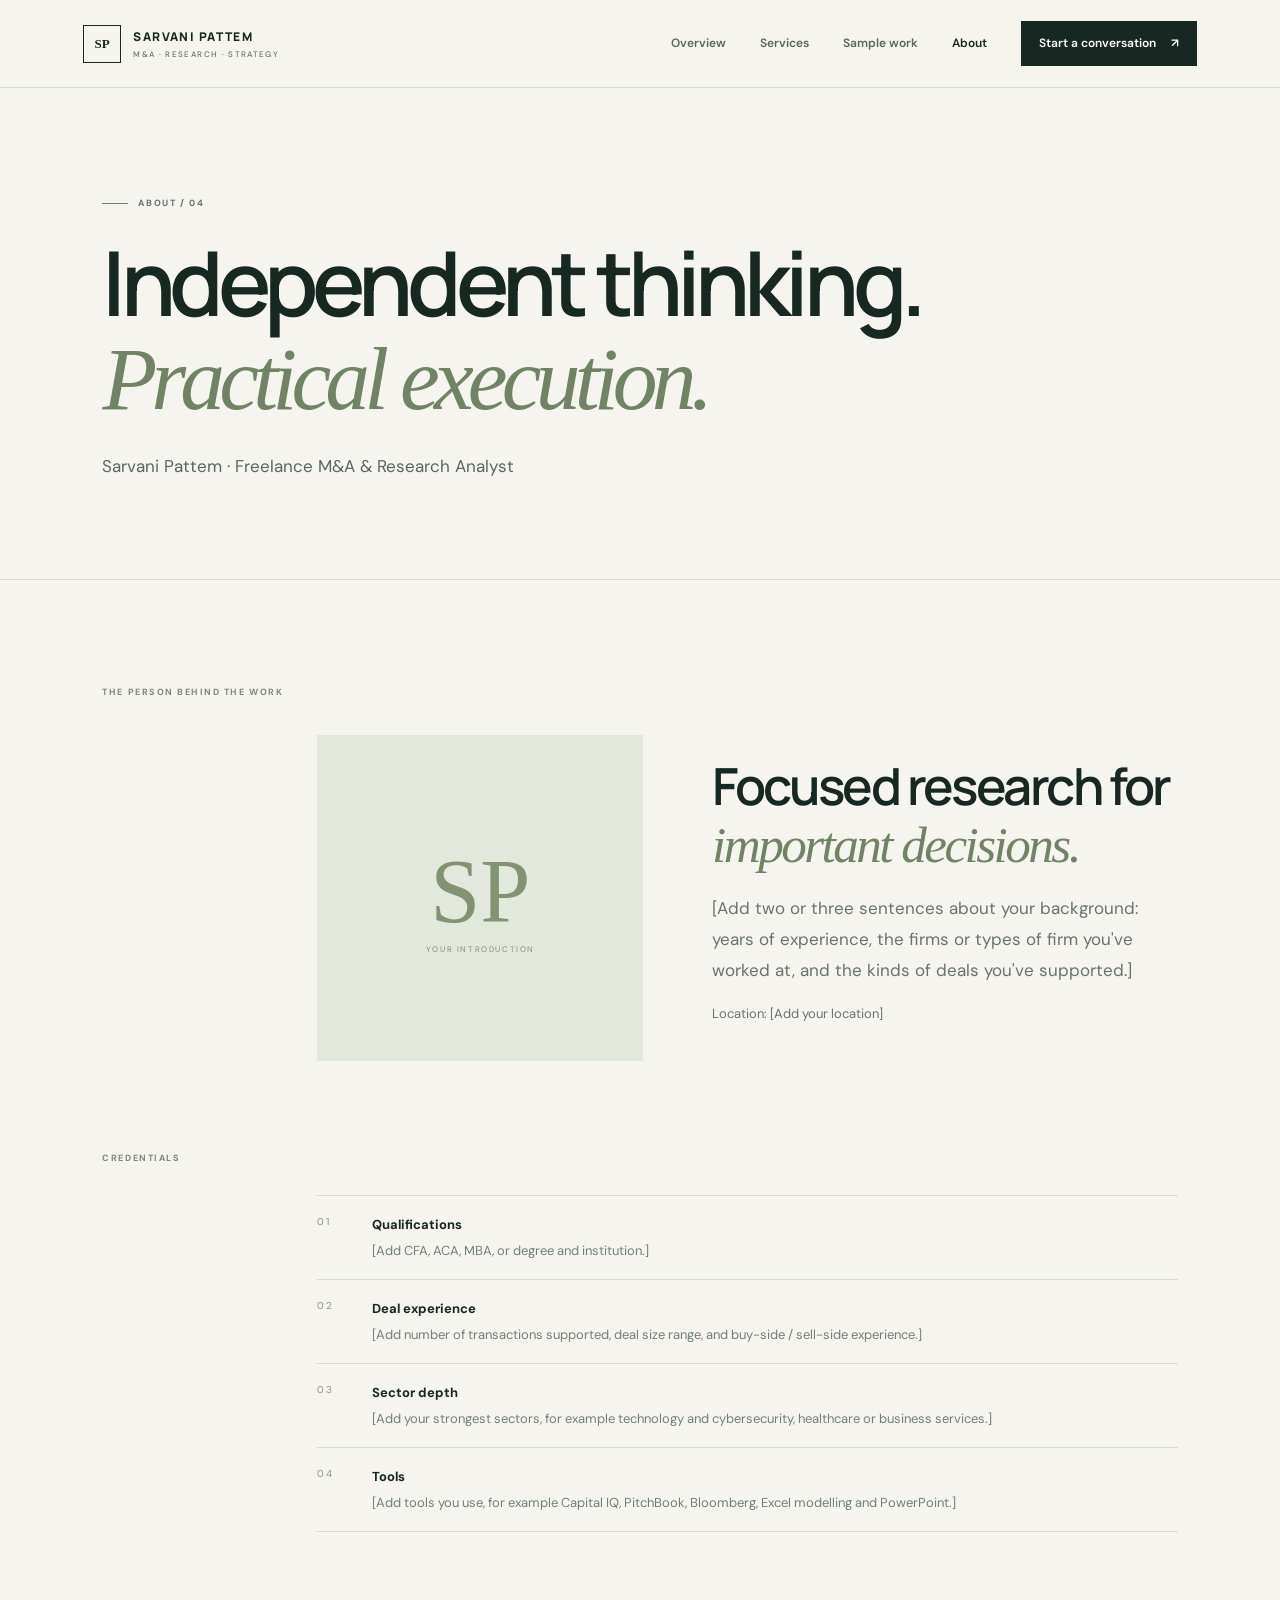
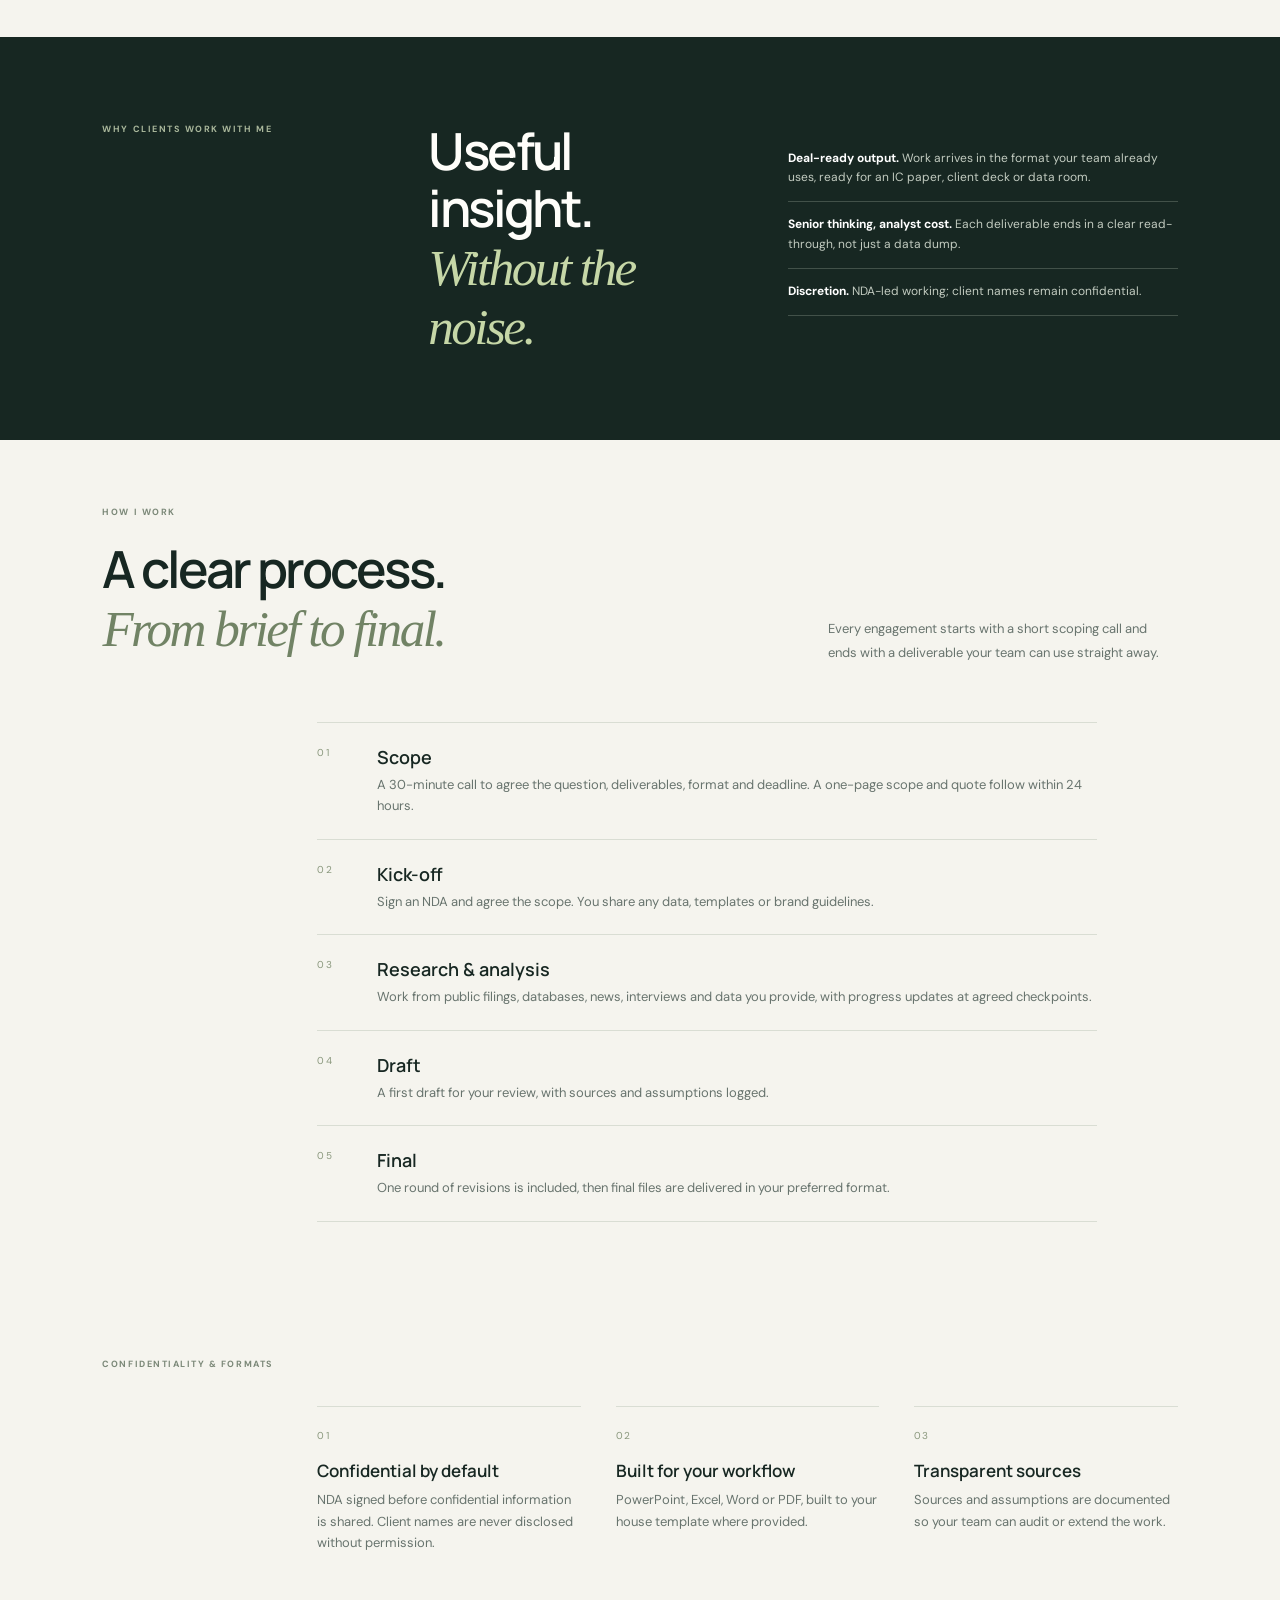
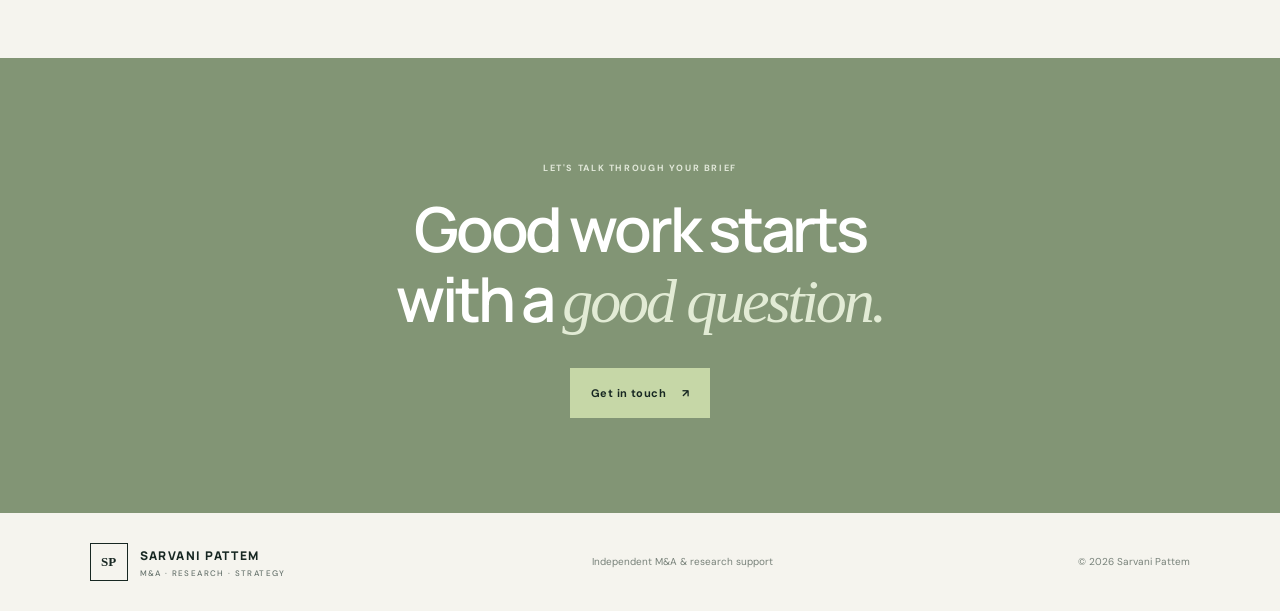
==== about.html @ 2f18e705 "new" ====
<!doctype html>
<html lang="en"><head><meta charset="utf-8"><meta name="viewport" content="width=device-width, initial-scale=1"><meta name="description" content="About Sarvani Pattem, freelance M&A and research analyst."><title>About | Sarvani Pattem</title><link rel="preconnect" href="https://fonts.googleapis.com"><link rel="preconnect" href="https://fonts.gstatic.com" crossorigin><link href="https://fonts.googleapis.com/css2?family=DM+Sans:wght@400;500;600;700&family=Manrope:wght@400;500;600;700;800&display=swap" rel="stylesheet"><link rel="stylesheet" href="styles.css"><script defer src="script.js"></script></head>
<body><header class="site-header"><a class="brand" href="index.html"><span class="brand-mark">SP</span><span>SARVANI PATTEM<small>M&A · RESEARCH · STRATEGY</small></span></a><button class="menu-toggle" aria-label="Toggle navigation" aria-expanded="false">☰</button><nav class="nav"><a href="index.html">Overview</a><a href="services.html">Services</a><a href="work.html">Sample work</a><a class="active" href="about.html">About</a><a class="nav-cta" href="contact.html">Start a conversation <span>↗</span></a></nav></header>
<main><section class="page-hero"><p class="eyebrow"><span class="eyebrow-line"></span> ABOUT / 04</p><h1>Independent thinking.<br><em>Practical execution.</em></h1><p class="hero-lede">Sarvani Pattem · Freelance M&A & Research Analyst</p></section>
<section class="section about-layout"><div class="section-label">THE PERSON BEHIND THE WORK</div><div class="about-main"><div class="about-placeholder"><span>SP</span><small>YOUR INTRODUCTION</small></div><div><h2>Focused research for<br><em>important decisions.</em></h2><p class="body-large">[Add two or three sentences about your background: years of experience, the firms or types of firm you've worked at, and the kinds of deals you've supported.]</p><p class="muted">Location: [Add your location]</p></div></div></section>
<section class="section credentials"><div class="section-label">CREDENTIALS</div><div class="credential-list"><div><span>01</span><p><b>Qualifications</b>[Add CFA, ACA, MBA, or degree and institution.]</p></div><div><span>02</span><p><b>Deal experience</b>[Add number of transactions supported, deal size range, and buy-side / sell-side experience.]</p></div><div><span>03</span><p><b>Sector depth</b>[Add your strongest sectors, for example technology and cybersecurity, healthcare or business services.]</p></div><div><span>04</span><p><b>Tools</b>[Add tools you use, for example Capital IQ, PitchBook, Bloomberg, Excel modelling and PowerPoint.]</p></div></div></section>
<section class="dark-band"><div class="section-label">WHY CLIENTS WORK WITH ME</div><div class="dark-band-content"><h2>Useful insight.<br><em>Without the noise.</em></h2><div class="value-points"><p><b>Deal-ready output.</b> Work arrives in the format your team already uses, ready for an IC paper, client deck or data room.</p><p><b>Senior thinking, analyst cost.</b> Each deliverable ends in a clear read-through, not just a data dump.</p><p><b>Discretion.</b> NDA-led working; client names remain confidential.</p></div></div></section>
<section class="section working"><div class="section-label">HOW I WORK</div><div class="section-heading"><h2>A clear process.<br><em>From brief to final.</em></h2><p class="muted">Every engagement starts with a short scoping call and ends with a deliverable your team can use straight away.</p></div><div class="process-list"><div><span>01</span><div><h3>Scope</h3><p>A 30-minute call to agree the question, deliverables, format and deadline. A one-page scope and quote follow within 24 hours.</p></div></div><div><span>02</span><div><h3>Kick-off</h3><p>Sign an NDA and agree the scope. You share any data, templates or brand guidelines.</p></div></div><div><span>03</span><div><h3>Research & analysis</h3><p>Work from public filings, databases, news, interviews and data you provide, with progress updates at agreed checkpoints.</p></div></div><div><span>04</span><div><h3>Draft</h3><p>A first draft for your review, with sources and assumptions logged.</p></div></div><div><span>05</span><div><h3>Final</h3><p>One round of revisions is included, then final files are delivered in your preferred format.</p></div></div></div></section>
<section class="section formats"><div class="section-label">CONFIDENTIALITY & FORMATS</div><div class="format-grid"><div><span>01</span><h3>Confidential by default</h3><p>NDA signed before confidential information is shared. Client names are never disclosed without permission.</p></div><div><span>02</span><h3>Built for your workflow</h3><p>PowerPoint, Excel, Word or PDF, built to your house template where provided.</p></div><div><span>03</span><h3>Transparent sources</h3><p>Sources and assumptions are documented so your team can audit or extend the work.</p></div></div></section>
<section class="closing-cta"><p class="eyebrow">LET'S TALK THROUGH YOUR BRIEF</p><h2>Good work starts<br>with a <em>good question.</em></h2><a class="button button-light" href="contact.html">Get in touch <span>↗</span></a></section></main>
<footer class="footer"><a class="brand brand-footer" href="index.html"><span class="brand-mark">SP</span><span>SARVANI PATTEM<small>M&A · RESEARCH · STRATEGY</small></span></a><span>Independent M&A & research support</span><span>© <span class="year"></span> Sarvani Pattem</span></footer></body></html>
---- styles.css ----
:root{--ink:#172722;--muted:#68746e;--paper:#f5f4ee;--white:#fffefa;--green:#c6d7a7;--line:#d9ddd3;--dark:#172722;--serif:Georgia,'Times New Roman',serif;--sans:'DM Sans',Arial,sans-serif;--display:'Manrope','DM Sans',sans-serif}*{box-sizing:border-box}html{scroll-behavior:smooth}body{margin:0;background:var(--paper);color:var(--ink);font-family:var(--sans);font-size:15px;line-height:1.65}a{color:inherit;text-decoration:none}.site-header{height:88px;padding:0 6.5%;display:flex;align-items:center;justify-content:space-between;border-bottom:1px solid var(--line);background:rgba(245,244,238,.96);position:relative;z-index:10}.brand{display:flex;align-items:center;gap:12px;font:800 12px var(--display);letter-spacing:.12em}.brand-mark{width:38px;height:38px;border:1px solid var(--ink);display:grid;place-items:center;font:700 13px var(--serif);letter-spacing:0}.brand small{display:block;font:500 8px var(--sans);letter-spacing:.17em;color:var(--muted);margin-top:4px}.nav{display:flex;align-items:center;gap:34px;font-size:12px;font-weight:600}.nav>a:not(.nav-cta){color:#59645e}.nav>a.active,.nav>a:hover{color:var(--ink)}.nav-cta{background:var(--ink);color:white;padding:13px 18px}.nav-cta span,.button span{padding-left:12px}.menu-toggle{display:none;background:none;border:0;font-size:23px;color:var(--ink)}.hero{min-height:610px;padding:90px 8% 78px;display:grid;grid-template-columns:1.1fr .9fr;align-items:center;gap:5%}.eyebrow{font:700 9px var(--sans);letter-spacing:.18em;color:#647169;display:flex;align-items:center;gap:10px}.eyebrow-line{width:26px;height:1px;background:#71806d}.hero h1,.page-hero h1{font:600 clamp(52px,6.4vw,88px)/1.04 var(--display);letter-spacing:-.065em;margin:26px 0}.hero h1 em,.page-hero h1 em,h2 em{font-family:var(--serif);font-weight:400;color:#718365}.hero-lede{font-size:17px;line-height:1.8;color:#59665f;max-width:590px}.hero-actions{display:flex;align-items:center;gap:30px;margin-top:34px}.button{display:inline-block;padding:16px 21px;font-size:11px;font-weight:700;letter-spacing:.04em}.button-dark{background:var(--ink);color:white}.button-light{background:var(--green);color:var(--ink)}.text-link{font-size:12px;font-weight:700;border-bottom:1px solid #9da99a;padding-bottom:7px}.text-link span{margin-left:10px}.hero-note{margin-top:54px;color:#778079;font-size:10px;letter-spacing:.06em}.note-dot{display:inline-block;width:6px;height:6px;background:#82976d;border-radius:50%;margin-right:9px}.hero-art{height:420px;position:relative;display:grid;place-items:center}.art-grid{position:absolute;inset:5% 0;background-image:linear-gradient(#dce0d6 1px,transparent 1px),linear-gradient(90deg,#dce0d6 1px,transparent 1px);background-size:36px 36px;opacity:.6}.art-card-main{position:relative;width:76%;height:78%;background:#e4e9dc;padding:30px;box-shadow:20px 20px 0 #d0d9c5;display:flex;flex-direction:column;justify-content:space-between}.card-kicker{font-size:9px;letter-spacing:.16em;color:#75816e}.art-chart{height:58%;display:flex;align-items:end;gap:12px;border-bottom:1px solid #9aa68f;padding:0 8px}.art-chart i{display:block;flex:1;background:#82966f;opacity:.8}.art-card-foot{display:flex;flex-direction:column;gap:4px}.art-card-foot strong{font:600 24px var(--serif)}.art-card-foot span{font-size:9px;color:#697468;letter-spacing:.08em}.art-stamp{position:absolute;right:0;top:8%;border:1px solid #8b987d;border-radius:50%;width:90px;height:90px;display:grid;place-items:center;text-align:center;font-size:8px;letter-spacing:.15em;transform:rotate(12deg);background:var(--paper)}.art-index{position:absolute;bottom:0;right:4%;font-size:10px;letter-spacing:.15em}.art-index span{color:#91a080}.trust-strip{padding:22px 7%;display:flex;justify-content:space-between;align-items:center;gap:20px;border-top:1px solid var(--line);border-bottom:1px solid var(--line);font-size:9px;letter-spacing:.12em;color:#67736a}.trust-strip>span{max-width:150px;line-height:1.5;color:#889187}.trust-strip div{font-weight:700}.section{padding:105px 8%}.section-label{font-size:9px;font-weight:700;letter-spacing:.17em;color:#7b8878}.intro-section{display:grid;grid-template-columns:.32fr 1fr;gap:8%}.intro-content h2,.section-heading h2,.about-main h2,.contact-layout h2{font:600 clamp(34px,4vw,52px)/1.12 var(--display);letter-spacing:-.05em;margin:0 0 20px}.body-large{font-size:17px;line-height:1.8;color:#68736c;max-width:630px}.audience-grid{display:grid;grid-template-columns:1fr 1fr;gap:35px 55px;margin-top:55px}.audience-grid article{border-top:1px solid var(--line);padding-top:17px}.audience-grid article>span,.credential-list>div>span,.process-list>div>span,.format-grid>div>span{font-size:10px;color:#89977c;letter-spacing:.12em}.audience-grid h3,.format-grid h3{font:600 17px var(--display);margin:12px 0 7px}.audience-grid p,.format-grid p{font-size:13px;color:var(--muted);margin:0}.dark-band{background:var(--dark);color:var(--white);padding:85px 8%;display:grid;grid-template-columns:.32fr 1fr;gap:8%}.dark-band .section-label{color:#a9b79b}.dark-band-content{display:flex;justify-content:space-between;gap:8%;align-items:center}.dark-band h2{font:600 clamp(34px,4vw,52px)/1.12 var(--display);letter-spacing:-.05em;margin:0}.dark-band h2 em{color:var(--green)}.value-points{max-width:390px}.value-points p{font-size:12px;color:#c2cbc0;border-bottom:1px solid #425149;padding:0 0 13px;margin:0 0 13px}.value-points b{color:white}.services-preview{padding-top:100px}.section-heading{display:flex;justify-content:space-between;align-items:end;gap:30px;margin:20px 0 45px}.section-heading .muted{max-width:350px}.service-list{border-top:1px solid var(--line)}.service-list a{display:grid;grid-template-columns:100px 1fr 30px;align-items:center;padding:22px 0;border-bottom:1px solid var(--line)}.service-list span{font-size:10px;color:#84917e}.service-list strong{font:600 17px var(--display)}.service-list i{font-style:normal}.closing-cta{background:#829575;color:white;text-align:center;padding:95px 20px}.closing-cta .eyebrow{justify-content:center;color:#e1e8d9}.closing-cta h2{font:600 clamp(38px,5vw,62px)/1.12 var(--display);letter-spacing:-.05em;margin:20px 0 32px}.closing-cta h2 em{color:#e2ebd5}.footer{padding:30px 7%;display:flex;justify-content:space-between;align-items:center;gap:20px;font-size:10px;color:#778179}.brand-footer{color:var(--ink)}.page-hero{padding:100px 8% 80px;border-bottom:1px solid var(--line)}.page-hero h1{font-size:clamp(54px,7vw,90px)}.page-hero .hero-lede{max-width:650px}.services-detail{padding-top:70px}.service-cards{display:grid;grid-template-columns:repeat(3,1fr);gap:14px;margin-top:30px}.service-card{padding:28px;background:var(--white);border:1px solid #e6e8df;min-height:300px;display:flex;flex-direction:column}.service-top,.work-meta{display:flex;justify-content:space-between;gap:10px;font-size:9px;letter-spacing:.12em;color:#829078}.service-card h2{font:600 22px/1.25 var(--display);letter-spacing:-.04em;margin:32px 0 12px}.service-card>p,.work-card>p{font-size:13px;color:#69756d}.use-case{margin-top:auto;padding-top:20px;border-top:1px solid var(--line);font-size:11px;color:#5e6b62}.use-case b,.work-output b{display:block;font-size:8px;letter-spacing:.15em;color:#8a987e;margin-bottom:7px}.turnaround{padding-top:30px}.turnaround-list{border-top:1px solid var(--line);margin-top:30px}.turnaround-list div{display:flex;justify-content:space-between;gap:20px;padding:18px 0;border-bottom:1px solid var(--line);font-size:13px}.turnaround-list b{font-size:12px}.fine-print,.disclaimer{font-size:10px;color:#7d877f;margin-top:18px}.work-section{padding-top:65px}.work-grid{display:grid;grid-template-columns:1fr 1fr;gap:15px;margin-top:30px}.work-card{background:var(--white);border:1px solid #e6e8df;padding:30px;min-height:300px;display:flex;flex-direction:column}.work-card h2{font:600 25px var(--display);letter-spacing:-.04em;margin:30px 0 5px}.work-tags{display:flex;gap:7px;flex-wrap:wrap;margin:12px 0 22px}.work-tags span{font-size:9px;padding:6px 9px;background:#edf0e8;color:#62705d}.work-output{margin-top:auto;padding-top:17px;border-top:1px solid var(--line);font-size:11px;color:#637066}.about-layout{padding-bottom:60px}.about-main{display:grid;grid-template-columns:.7fr 1fr;gap:8%;align-items:center;margin:35px 0 0 20%}.about-placeholder{aspect-ratio:1/1;background:#e2e8dc;display:flex;flex-direction:column;align-items:center;justify-content:center;color:#829374}.about-placeholder span{font:400 90px var(--serif)}.about-placeholder small{font-size:8px;letter-spacing:.2em}.credentials{padding-top:30px}.credential-list{margin:30px 0 0 20%;border-top:1px solid var(--line)}.credential-list>div{display:grid;grid-template-columns:55px 1fr;border-bottom:1px solid var(--line);padding:18px 0}.credential-list p{margin:0;color:#718078;font-size:13px}.credential-list b{display:block;color:var(--ink);margin-bottom:4px}.working{padding-top:65px}.process-list{max-width:780px;margin-left:20%;border-top:1px solid var(--line)}.process-list>div{display:grid;grid-template-columns:60px 1fr;padding:22px 0;border-bottom:1px solid var(--line)}.process-list h3{font:600 18px var(--display);margin:0 0 5px}.process-list p{font-size:13px;color:var(--muted);margin:0}.formats{padding-top:30px}.format-grid{display:grid;grid-template-columns:repeat(3,1fr);gap:35px;margin:35px 0 0 20%}.format-grid>div{border-top:1px solid var(--line);padding-top:15px}.contact-layout{display:grid;grid-template-columns:1fr .8fr;gap:12%;padding-top:70px}.contact-layout h2{margin-top:28px}.contact-detail{border-top:1px solid var(--line);padding:15px 0;display:flex;justify-content:space-between;gap:15px;font-size:11px}.contact-detail span{font-size:9px;letter-spacing:.13em;color:#87927f}.contact-detail b{font-weight:600}.contact-panel{background:var(--dark);color:white;padding:42px;align-self:start}.contact-panel .eyebrow{color:#b6c4a7}.contact-panel h3{font:600 31px/1.2 var(--display);letter-spacing:-.04em}.contact-panel p{font-size:13px;color:#c2cbc0}.contact-panel small{display:block;color:#9eaaa0;font-size:9px;margin-top:15px}.engagement{padding-top:35px}.pricing-grid{display:grid;grid-template-columns:repeat(3,1fr);gap:14px}.pricing-grid article{padding:25px;background:var(--white);border:1px solid #e6e8df;display:flex;flex-direction:column;min-height:270px}.pricing-grid article>span{font-size:8px;letter-spacing:.13em;color:#84917e}.pricing-grid h3{font:600 23px var(--display);margin:25px 0 8px}.pricing-grid p,.pricing-grid small{font-size:12px;color:var(--muted)}.pricing-grid b{margin-top:auto;font-size:13px}.pricing-grid small{margin-top:12px}.muted{color:var(--muted);font-size:13px;line-height:1.8;max-width:440px}
@media(max-width:900px){.nav{gap:16px}.hero{padding-left:6%;padding-right:6%}.trust-strip{flex-wrap:wrap}.trust-strip>span{flex-basis:100%}.intro-section,.dark-band{grid-template-columns:1fr;gap:25px}.dark-band-content{align-items:start}.service-cards{grid-template-columns:1fr 1fr}.about-main{margin-left:8%}.credential-list,.process-list{margin-left:8%}.format-grid{margin-left:8%}}
@media(max-width:650px){.site-header{height:72px;padding:0 5%}.menu-toggle{display:block}.nav{display:none;position:absolute;top:71px;left:0;right:0;background:var(--paper);padding:20px 6%;border-bottom:1px solid var(--line);flex-direction:column;align-items:stretch;gap:18px}.nav.open{display:flex}.nav-cta{text-align:center}.hero{grid-template-columns:1fr;padding:65px 7% 55px;gap:25px}.hero h1{font-size:56px}.hero-art{height:300px}.art-card-main{height:75%;width:75%;padding:20px}.art-stamp{width:72px;height:72px;font-size:7px}.trust-strip{padding:20px 7%;gap:14px}.trust-strip div{font-size:8px}.section,.page-hero{padding:70px 7%}.audience-grid,.work-grid,.service-cards,.pricing-grid,.format-grid{grid-template-columns:1fr}.dark-band{padding:65px 7%}.dark-band-content{display:block}.dark-band .value-points{margin-top:30px}.section-heading{display:block}.section-heading .text-link{display:inline-block;margin-top:15px}.service-list a{grid-template-columns:55px 1fr 20px}.service-list strong{font-size:14px}.footer{padding:25px 7%;flex-wrap:wrap}.footer>span:nth-child(2){display:none}.page-hero h1{font-size:55px}.about-main{grid-template-columns:1fr;margin-left:0}.about-placeholder{max-width:260px}.credential-list,.process-list,.format-grid{margin-left:0}.contact-layout{grid-template-columns:1fr;gap:35px;padding-top:55px}.contact-panel{padding:30px}.contact-detail{flex-direction:column;gap:4px}.turnaround-list div{font-size:11px}.turnaround-list b{text-align:right}.work-card{padding:24px}.closing-cta{padding:75px 7%}}
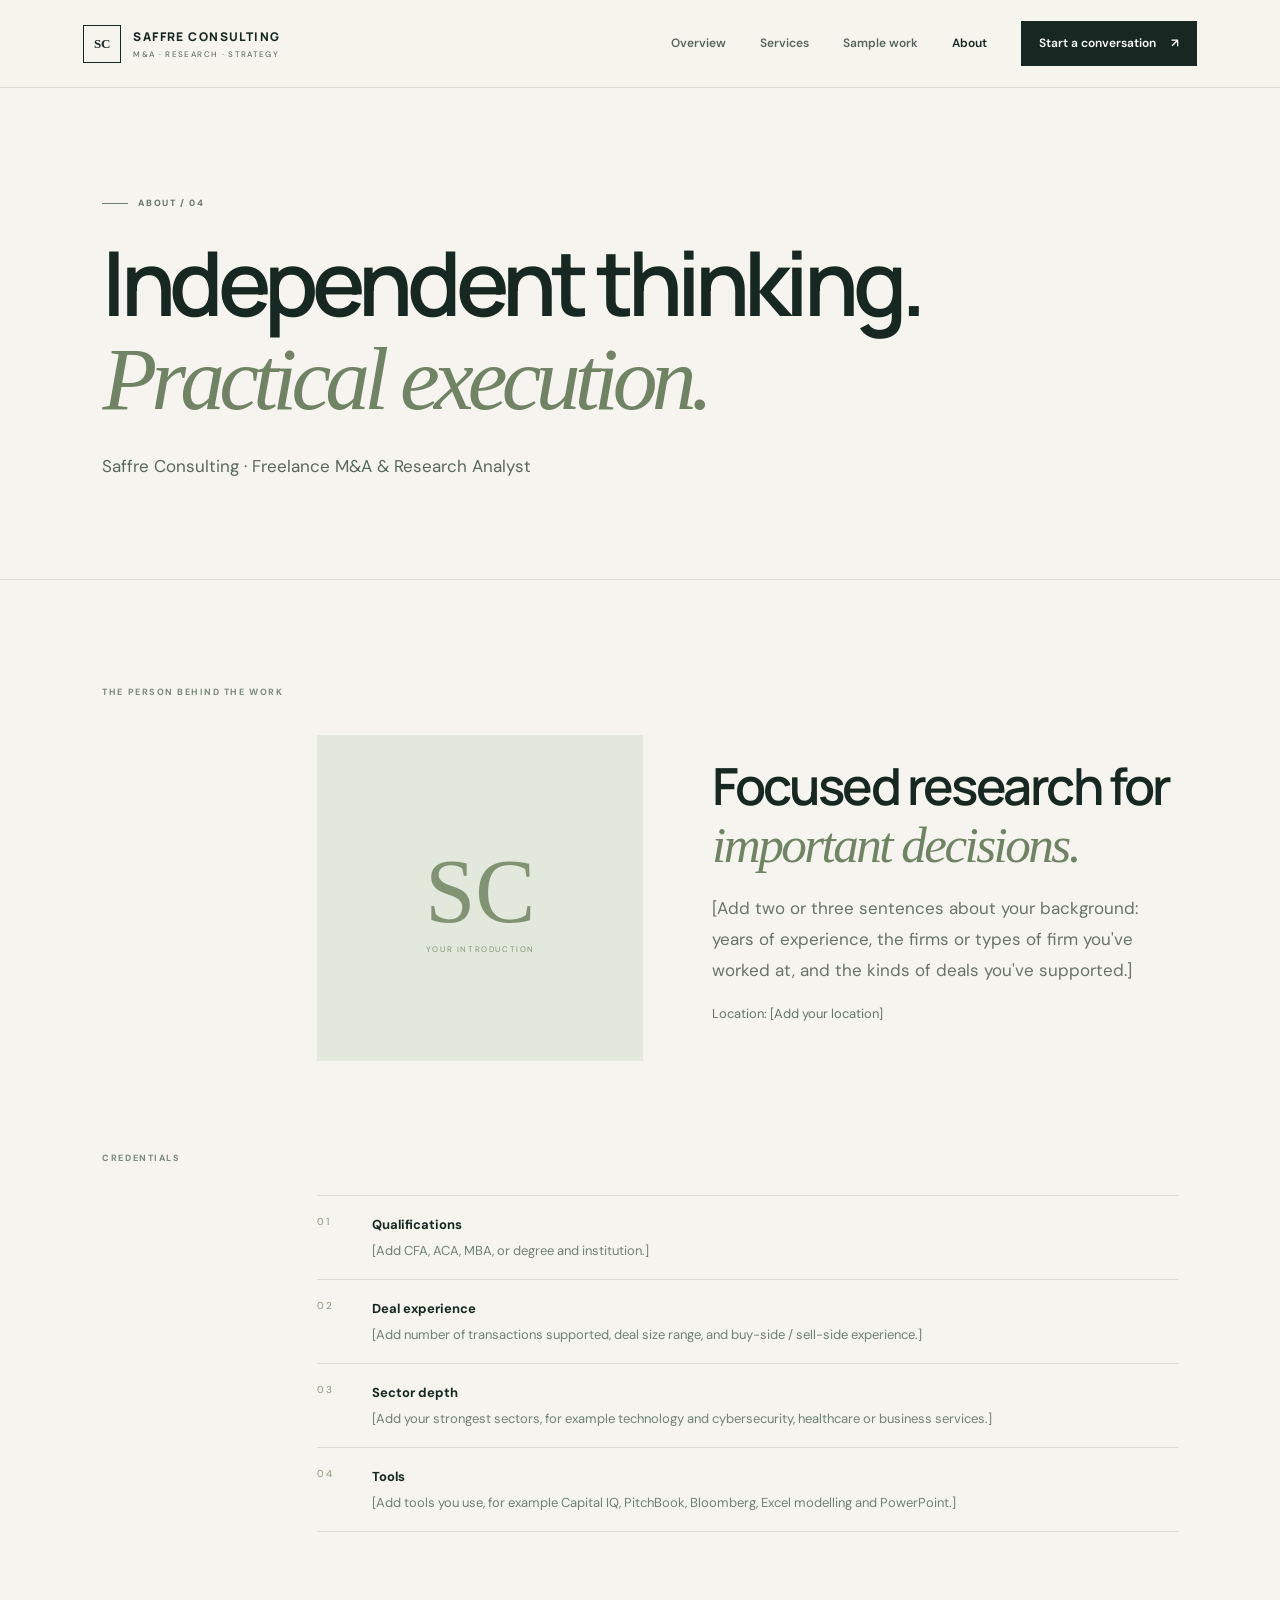
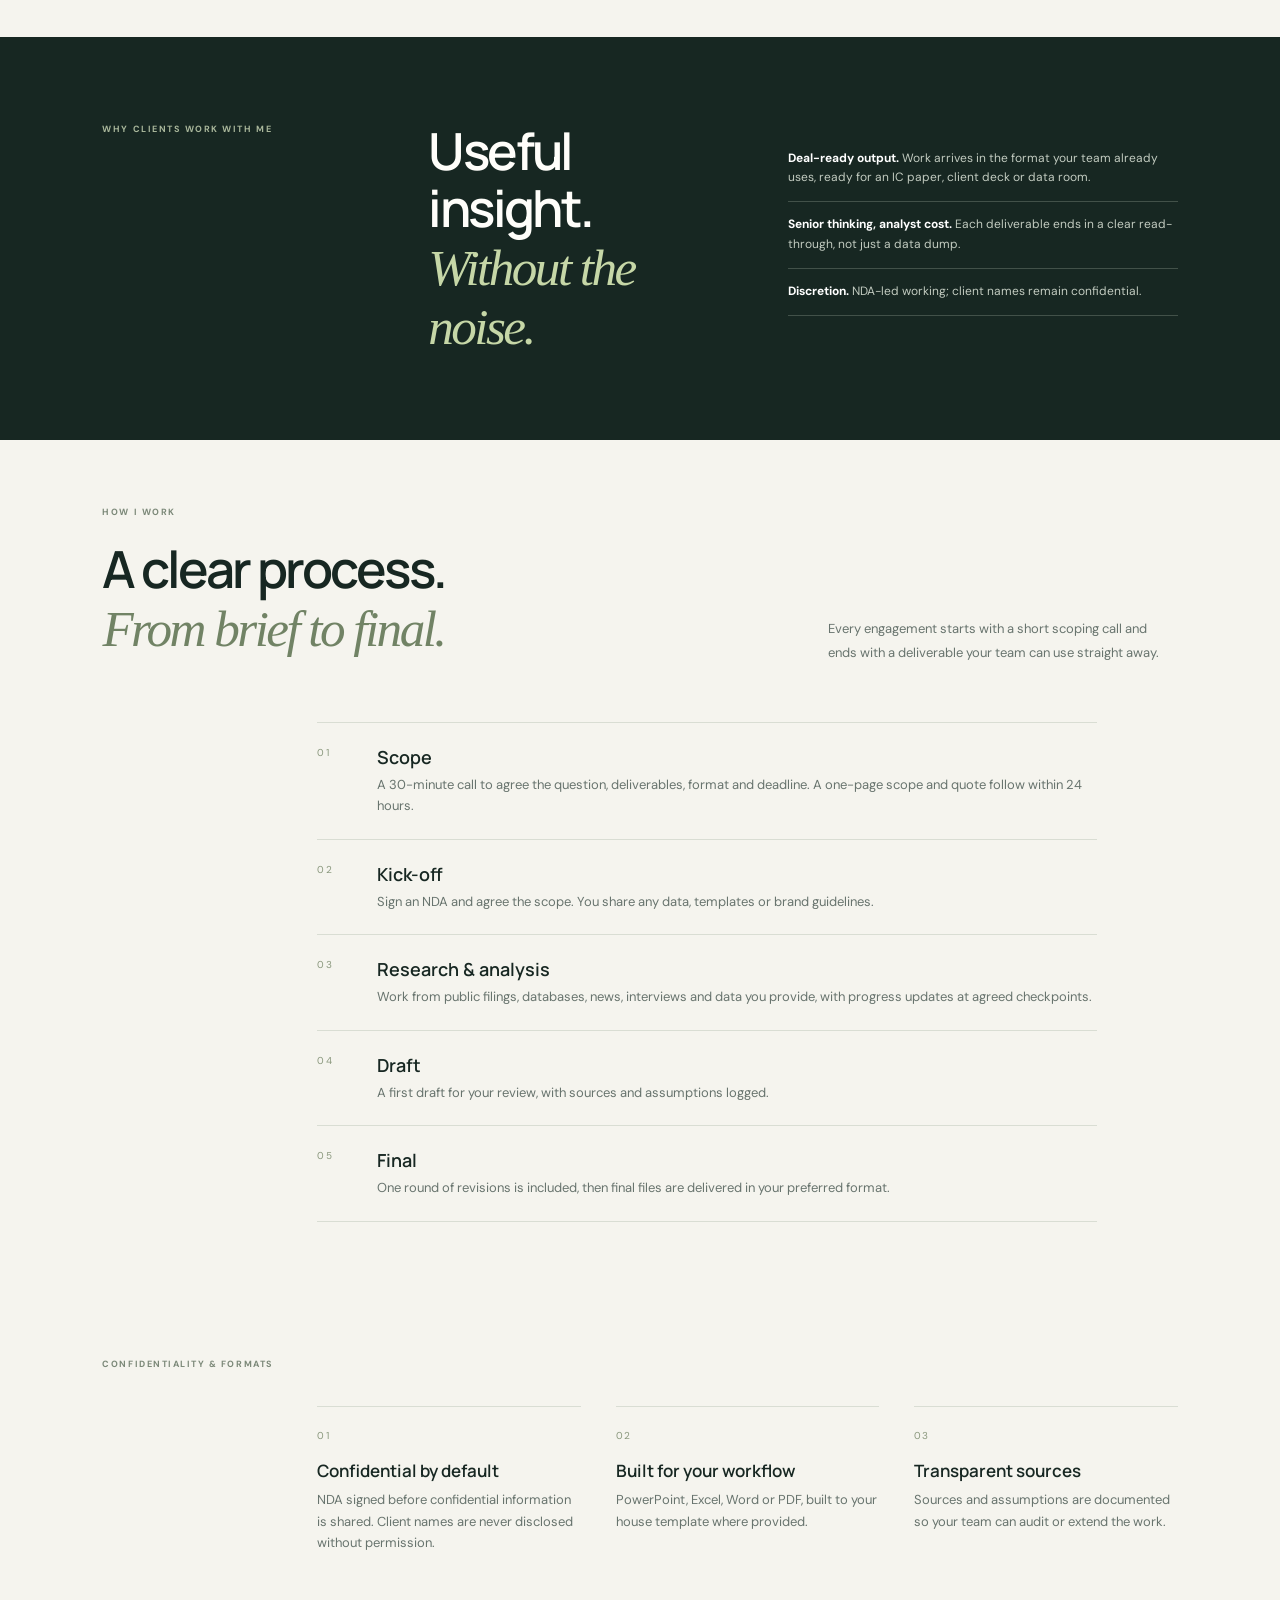
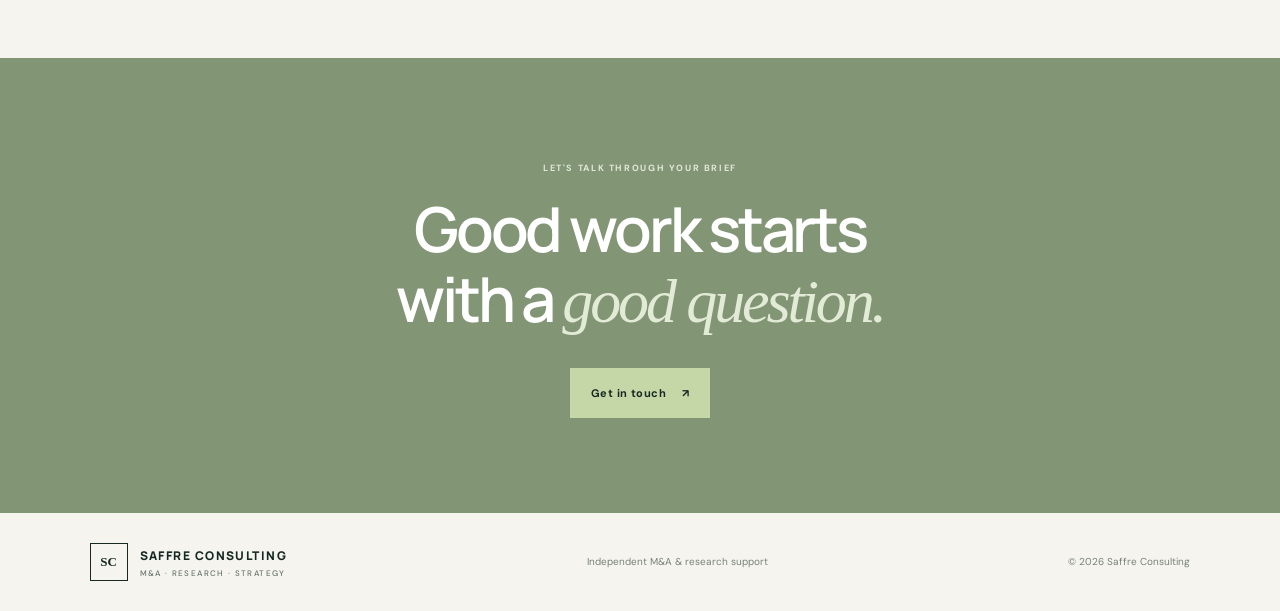
==== commit 9e0a534f: "updated" ====
--- a/about.html
+++ b/about.html
@@ -1,11 +1,11 @@
 <!doctype html>
-<html lang="en"><head><meta charset="utf-8"><meta name="viewport" content="width=device-width, initial-scale=1"><meta name="description" content="About Sarvani Pattem, freelance M&A and research analyst."><title>About | Sarvani Pattem</title><link rel="preconnect" href="https://fonts.googleapis.com"><link rel="preconnect" href="https://fonts.gstatic.com" crossorigin><link href="https://fonts.googleapis.com/css2?family=DM+Sans:wght@400;500;600;700&family=Manrope:wght@400;500;600;700;800&display=swap" rel="stylesheet"><link rel="stylesheet" href="styles.css"><script defer src="script.js"></script></head>
-<body><header class="site-header"><a class="brand" href="index.html"><span class="brand-mark">SP</span><span>SARVANI PATTEM<small>M&A · RESEARCH · STRATEGY</small></span></a><button class="menu-toggle" aria-label="Toggle navigation" aria-expanded="false">☰</button><nav class="nav"><a href="index.html">Overview</a><a href="services.html">Services</a><a href="work.html">Sample work</a><a class="active" href="about.html">About</a><a class="nav-cta" href="contact.html">Start a conversation <span>↗</span></a></nav></header>
-<main><section class="page-hero"><p class="eyebrow"><span class="eyebrow-line"></span> ABOUT / 04</p><h1>Independent thinking.<br><em>Practical execution.</em></h1><p class="hero-lede">Sarvani Pattem · Freelance M&A & Research Analyst</p></section>
-<section class="section about-layout"><div class="section-label">THE PERSON BEHIND THE WORK</div><div class="about-main"><div class="about-placeholder"><span>SP</span><small>YOUR INTRODUCTION</small></div><div><h2>Focused research for<br><em>important decisions.</em></h2><p class="body-large">[Add two or three sentences about your background: years of experience, the firms or types of firm you've worked at, and the kinds of deals you've supported.]</p><p class="muted">Location: [Add your location]</p></div></div></section>
+<html lang="en"><head><meta charset="utf-8"><meta name="viewport" content="width=device-width, initial-scale=1"><meta name="description" content="About Saffre Consulting, freelance M&A and research analyst."><title>About | Saffre Consulting</title><link rel="preconnect" href="https://fonts.googleapis.com"><link rel="preconnect" href="https://fonts.gstatic.com" crossorigin><link href="https://fonts.googleapis.com/css2?family=DM+Sans:wght@400;500;600;700&family=Manrope:wght@400;500;600;700;800&display=swap" rel="stylesheet"><link rel="stylesheet" href="styles.css"><script defer src="script.js"></script></head>
+<body><header class="site-header"><a class="brand" href="index.html"><span class="brand-mark">SC</span><span>SAFFRE CONSULTING<small>M&A · RESEARCH · STRATEGY</small></span></a><button class="menu-toggle" aria-label="Toggle navigation" aria-expanded="false">☰</button><nav class="nav"><a href="index.html">Overview</a><a href="services.html">Services</a><a href="work.html">Sample work</a><a class="active" href="about.html">About</a><a class="nav-cta" href="contact.html">Start a conversation <span>↗</span></a></nav></header>
+<main><section class="page-hero"><p class="eyebrow"><span class="eyebrow-line"></span> ABOUT / 04</p><h1>Independent thinking.<br><em>Practical execution.</em></h1><p class="hero-lede">Saffre Consulting · Freelance M&A & Research Analyst</p></section>
+<section class="section about-layout"><div class="section-label">THE PERSON BEHIND THE WORK</div><div class="about-main"><div class="about-placeholder"><span>SC</span><small>YOUR INTRODUCTION</small></div><div><h2>Focused research for<br><em>important decisions.</em></h2><p class="body-large">[Add two or three sentences about your background: years of experience, the firms or types of firm you've worked at, and the kinds of deals you've supported.]</p><p class="muted">Location: [Add your location]</p></div></div></section>
 <section class="section credentials"><div class="section-label">CREDENTIALS</div><div class="credential-list"><div><span>01</span><p><b>Qualifications</b>[Add CFA, ACA, MBA, or degree and institution.]</p></div><div><span>02</span><p><b>Deal experience</b>[Add number of transactions supported, deal size range, and buy-side / sell-side experience.]</p></div><div><span>03</span><p><b>Sector depth</b>[Add your strongest sectors, for example technology and cybersecurity, healthcare or business services.]</p></div><div><span>04</span><p><b>Tools</b>[Add tools you use, for example Capital IQ, PitchBook, Bloomberg, Excel modelling and PowerPoint.]</p></div></div></section>
 <section class="dark-band"><div class="section-label">WHY CLIENTS WORK WITH ME</div><div class="dark-band-content"><h2>Useful insight.<br><em>Without the noise.</em></h2><div class="value-points"><p><b>Deal-ready output.</b> Work arrives in the format your team already uses, ready for an IC paper, client deck or data room.</p><p><b>Senior thinking, analyst cost.</b> Each deliverable ends in a clear read-through, not just a data dump.</p><p><b>Discretion.</b> NDA-led working; client names remain confidential.</p></div></div></section>
 <section class="section working"><div class="section-label">HOW I WORK</div><div class="section-heading"><h2>A clear process.<br><em>From brief to final.</em></h2><p class="muted">Every engagement starts with a short scoping call and ends with a deliverable your team can use straight away.</p></div><div class="process-list"><div><span>01</span><div><h3>Scope</h3><p>A 30-minute call to agree the question, deliverables, format and deadline. A one-page scope and quote follow within 24 hours.</p></div></div><div><span>02</span><div><h3>Kick-off</h3><p>Sign an NDA and agree the scope. You share any data, templates or brand guidelines.</p></div></div><div><span>03</span><div><h3>Research & analysis</h3><p>Work from public filings, databases, news, interviews and data you provide, with progress updates at agreed checkpoints.</p></div></div><div><span>04</span><div><h3>Draft</h3><p>A first draft for your review, with sources and assumptions logged.</p></div></div><div><span>05</span><div><h3>Final</h3><p>One round of revisions is included, then final files are delivered in your preferred format.</p></div></div></div></section>
 <section class="section formats"><div class="section-label">CONFIDENTIALITY & FORMATS</div><div class="format-grid"><div><span>01</span><h3>Confidential by default</h3><p>NDA signed before confidential information is shared. Client names are never disclosed without permission.</p></div><div><span>02</span><h3>Built for your workflow</h3><p>PowerPoint, Excel, Word or PDF, built to your house template where provided.</p></div><div><span>03</span><h3>Transparent sources</h3><p>Sources and assumptions are documented so your team can audit or extend the work.</p></div></div></section>
 <section class="closing-cta"><p class="eyebrow">LET'S TALK THROUGH YOUR BRIEF</p><h2>Good work starts<br>with a <em>good question.</em></h2><a class="button button-light" href="contact.html">Get in touch <span>↗</span></a></section></main>
-<footer class="footer"><a class="brand brand-footer" href="index.html"><span class="brand-mark">SP</span><span>SARVANI PATTEM<small>M&A · RESEARCH · STRATEGY</small></span></a><span>Independent M&A & research support</span><span>© <span class="year"></span> Sarvani Pattem</span></footer></body></html>
+<footer class="footer"><a class="brand brand-footer" href="index.html"><span class="brand-mark">SC</span><span>SAFFRE CONSULTING<small>M&A · RESEARCH · STRATEGY</small></span></a><span>Independent M&A & research support</span><span>© <span class="year"></span> Saffre Consulting</span></footer></body></html>
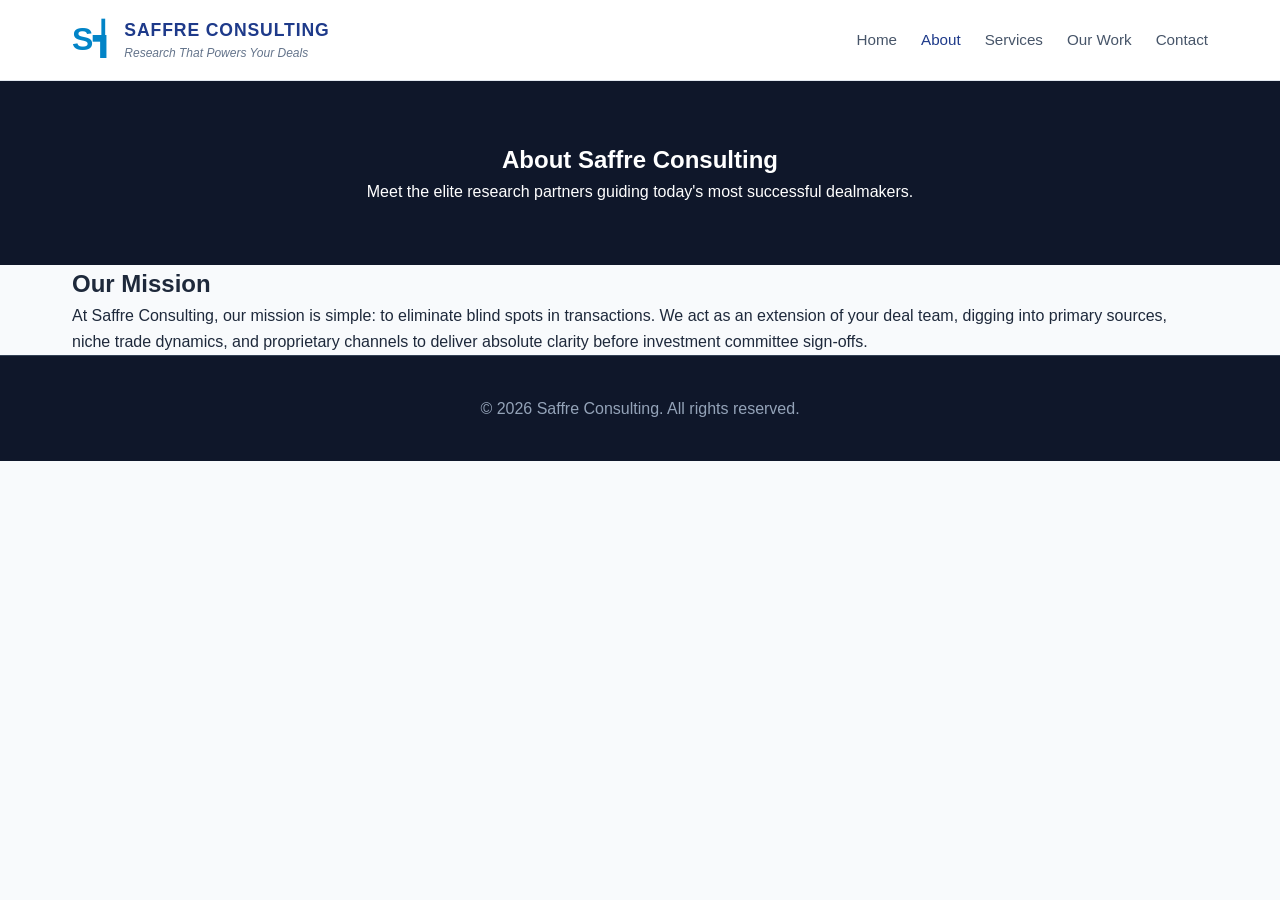
==== commit c3cbaa11: "update" ====
--- a/about.html
+++ b/about.html
@@ -1,11 +1,49 @@
-<!doctype html>
-<html lang="en"><head><meta charset="utf-8"><meta name="viewport" content="width=device-width, initial-scale=1"><meta name="description" content="About Saffre Consulting, freelance M&A and research analyst."><title>About | Saffre Consulting</title><link rel="preconnect" href="https://fonts.googleapis.com"><link rel="preconnect" href="https://fonts.gstatic.com" crossorigin><link href="https://fonts.googleapis.com/css2?family=DM+Sans:wght@400;500;600;700&family=Manrope:wght@400;500;600;700;800&display=swap" rel="stylesheet"><link rel="stylesheet" href="styles.css"><script defer src="script.js"></script></head>
-<body><header class="site-header"><a class="brand" href="index.html"><span class="brand-mark">SC</span><span>SAFFRE CONSULTING<small>M&A · RESEARCH · STRATEGY</small></span></a><button class="menu-toggle" aria-label="Toggle navigation" aria-expanded="false">☰</button><nav class="nav"><a href="index.html">Overview</a><a href="services.html">Services</a><a href="work.html">Sample work</a><a class="active" href="about.html">About</a><a class="nav-cta" href="contact.html">Start a conversation <span>↗</span></a></nav></header>
-<main><section class="page-hero"><p class="eyebrow"><span class="eyebrow-line"></span> ABOUT / 04</p><h1>Independent thinking.<br><em>Practical execution.</em></h1><p class="hero-lede">Saffre Consulting · Freelance M&A & Research Analyst</p></section>
-<section class="section about-layout"><div class="section-label">THE PERSON BEHIND THE WORK</div><div class="about-main"><div class="about-placeholder"><span>SC</span><small>YOUR INTRODUCTION</small></div><div><h2>Focused research for<br><em>important decisions.</em></h2><p class="body-large">[Add two or three sentences about your background: years of experience, the firms or types of firm you've worked at, and the kinds of deals you've supported.]</p><p class="muted">Location: [Add your location]</p></div></div></section>
-<section class="section credentials"><div class="section-label">CREDENTIALS</div><div class="credential-list"><div><span>01</span><p><b>Qualifications</b>[Add CFA, ACA, MBA, or degree and institution.]</p></div><div><span>02</span><p><b>Deal experience</b>[Add number of transactions supported, deal size range, and buy-side / sell-side experience.]</p></div><div><span>03</span><p><b>Sector depth</b>[Add your strongest sectors, for example technology and cybersecurity, healthcare or business services.]</p></div><div><span>04</span><p><b>Tools</b>[Add tools you use, for example Capital IQ, PitchBook, Bloomberg, Excel modelling and PowerPoint.]</p></div></div></section>
-<section class="dark-band"><div class="section-label">WHY CLIENTS WORK WITH ME</div><div class="dark-band-content"><h2>Useful insight.<br><em>Without the noise.</em></h2><div class="value-points"><p><b>Deal-ready output.</b> Work arrives in the format your team already uses, ready for an IC paper, client deck or data room.</p><p><b>Senior thinking, analyst cost.</b> Each deliverable ends in a clear read-through, not just a data dump.</p><p><b>Discretion.</b> NDA-led working; client names remain confidential.</p></div></div></section>
-<section class="section working"><div class="section-label">HOW I WORK</div><div class="section-heading"><h2>A clear process.<br><em>From brief to final.</em></h2><p class="muted">Every engagement starts with a short scoping call and ends with a deliverable your team can use straight away.</p></div><div class="process-list"><div><span>01</span><div><h3>Scope</h3><p>A 30-minute call to agree the question, deliverables, format and deadline. A one-page scope and quote follow within 24 hours.</p></div></div><div><span>02</span><div><h3>Kick-off</h3><p>Sign an NDA and agree the scope. You share any data, templates or brand guidelines.</p></div></div><div><span>03</span><div><h3>Research & analysis</h3><p>Work from public filings, databases, news, interviews and data you provide, with progress updates at agreed checkpoints.</p></div></div><div><span>04</span><div><h3>Draft</h3><p>A first draft for your review, with sources and assumptions logged.</p></div></div><div><span>05</span><div><h3>Final</h3><p>One round of revisions is included, then final files are delivered in your preferred format.</p></div></div></div></section>
-<section class="section formats"><div class="section-label">CONFIDENTIALITY & FORMATS</div><div class="format-grid"><div><span>01</span><h3>Confidential by default</h3><p>NDA signed before confidential information is shared. Client names are never disclosed without permission.</p></div><div><span>02</span><h3>Built for your workflow</h3><p>PowerPoint, Excel, Word or PDF, built to your house template where provided.</p></div><div><span>03</span><h3>Transparent sources</h3><p>Sources and assumptions are documented so your team can audit or extend the work.</p></div></div></section>
-<section class="closing-cta"><p class="eyebrow">LET'S TALK THROUGH YOUR BRIEF</p><h2>Good work starts<br>with a <em>good question.</em></h2><a class="button button-light" href="contact.html">Get in touch <span>↗</span></a></section></main>
-<footer class="footer"><a class="brand brand-footer" href="index.html"><span class="brand-mark">SC</span><span>SAFFRE CONSULTING<small>M&A · RESEARCH · STRATEGY</small></span></a><span>Independent M&A & research support</span><span>© <span class="year"></span> Saffre Consulting</span></footer></body></html>
+<!DOCTYPE html>
+<html lang="en">
+<head>
+    <meta charset="UTF-8">
+    <meta name="viewport" content="width=device-width, initial-scale=1.0">
+    <title>About Us | Saffre Consulting</title>
+    <link rel="stylesheet" href="styles.css">
+</head>
+<body>
+    <header>
+        <div class="container navbar">
+            <div class="logo">
+                <span class="logo-icon">S┪</span>
+                <div class="logo-text">
+                    <span class="brand">SAFFRE CONSULTING</span>
+                    <span class="tagline">Research That Powers Your Deals</span>
+                </div>
+            </div>
+            <nav>
+                <a href="index.html">Home</a>
+                <a href="about.html" class="active">About</a>
+                <a href="services.html">Services</a>
+                <a href="work.html">Our Work</a>
+                <a href="contact.html">Contact</a>
+            </nav>
+        </div>
+    </header>
+
+    <section class="page-header">
+        <div class="container">
+            <h1>About Saffre Consulting</h1>
+            <p>Meet the elite research partners guiding today's most successful dealmakers.</p>
+        </div>
+    </section>
+
+    <section class="content-section">
+        <div class="container single-column">
+            <h2>Our Mission</h2>
+            <p>At Saffre Consulting, our mission is simple: to eliminate blind spots in transactions. We act as an extension of your deal team, digging into primary sources, niche trade dynamics, and proprietary channels to deliver absolute clarity before investment committee sign-offs.</p>
+        </div>
+    </section>
+
+    <footer>
+        <div class="container footer-content">
+            <p>&copy; 2026 Saffre Consulting. All rights reserved.</p>
+        </div>
+    </footer>
+</body>
+</html>
--- a/styles.css
+++ b/styles.css
@@ -1,3 +1,185 @@
-:root{--ink:#172722;--muted:#68746e;--paper:#f5f4ee;--white:#fffefa;--green:#c6d7a7;--line:#d9ddd3;--dark:#172722;--serif:Georgia,'Times New Roman',serif;--sans:'DM Sans',Arial,sans-serif;--display:'Manrope','DM Sans',sans-serif}*{box-sizing:border-box}html{scroll-behavior:smooth}body{margin:0;background:var(--paper);color:var(--ink);font-family:var(--sans);font-size:15px;line-height:1.65}a{color:inherit;text-decoration:none}.site-header{height:88px;padding:0 6.5%;display:flex;align-items:center;justify-content:space-between;border-bottom:1px solid var(--line);background:rgba(245,244,238,.96);position:relative;z-index:10}.brand{display:flex;align-items:center;gap:12px;font:800 12px var(--display);letter-spacing:.12em}.brand-mark{width:38px;height:38px;border:1px solid var(--ink);display:grid;place-items:center;font:700 13px var(--serif);letter-spacing:0}.brand small{display:block;font:500 8px var(--sans);letter-spacing:.17em;color:var(--muted);margin-top:4px}.nav{display:flex;align-items:center;gap:34px;font-size:12px;font-weight:600}.nav>a:not(.nav-cta){color:#59645e}.nav>a.active,.nav>a:hover{color:var(--ink)}.nav-cta{background:var(--ink);color:white;padding:13px 18px}.nav-cta span,.button span{padding-left:12px}.menu-toggle{display:none;background:none;border:0;font-size:23px;color:var(--ink)}.hero{min-height:610px;padding:90px 8% 78px;display:grid;grid-template-columns:1.1fr .9fr;align-items:center;gap:5%}.eyebrow{font:700 9px var(--sans);letter-spacing:.18em;color:#647169;display:flex;align-items:center;gap:10px}.eyebrow-line{width:26px;height:1px;background:#71806d}.hero h1,.page-hero h1{font:600 clamp(52px,6.4vw,88px)/1.04 var(--display);letter-spacing:-.065em;margin:26px 0}.hero h1 em,.page-hero h1 em,h2 em{font-family:var(--serif);font-weight:400;color:#718365}.hero-lede{font-size:17px;line-height:1.8;color:#59665f;max-width:590px}.hero-actions{display:flex;align-items:center;gap:30px;margin-top:34px}.button{display:inline-block;padding:16px 21px;font-size:11px;font-weight:700;letter-spacing:.04em}.button-dark{background:var(--ink);color:white}.button-light{background:var(--green);color:var(--ink)}.text-link{font-size:12px;font-weight:700;border-bottom:1px solid #9da99a;padding-bottom:7px}.text-link span{margin-left:10px}.hero-note{margin-top:54px;color:#778079;font-size:10px;letter-spacing:.06em}.note-dot{display:inline-block;width:6px;height:6px;background:#82976d;border-radius:50%;margin-right:9px}.hero-art{height:420px;position:relative;display:grid;place-items:center}.art-grid{position:absolute;inset:5% 0;background-image:linear-gradient(#dce0d6 1px,transparent 1px),linear-gradient(90deg,#dce0d6 1px,transparent 1px);background-size:36px 36px;opacity:.6}.art-card-main{position:relative;width:76%;height:78%;background:#e4e9dc;padding:30px;box-shadow:20px 20px 0 #d0d9c5;display:flex;flex-direction:column;justify-content:space-between}.card-kicker{font-size:9px;letter-spacing:.16em;color:#75816e}.art-chart{height:58%;display:flex;align-items:end;gap:12px;border-bottom:1px solid #9aa68f;padding:0 8px}.art-chart i{display:block;flex:1;background:#82966f;opacity:.8}.art-card-foot{display:flex;flex-direction:column;gap:4px}.art-card-foot strong{font:600 24px var(--serif)}.art-card-foot span{font-size:9px;color:#697468;letter-spacing:.08em}.art-stamp{position:absolute;right:0;top:8%;border:1px solid #8b987d;border-radius:50%;width:90px;height:90px;display:grid;place-items:center;text-align:center;font-size:8px;letter-spacing:.15em;transform:rotate(12deg);background:var(--paper)}.art-index{position:absolute;bottom:0;right:4%;font-size:10px;letter-spacing:.15em}.art-index span{color:#91a080}.trust-strip{padding:22px 7%;display:flex;justify-content:space-between;align-items:center;gap:20px;border-top:1px solid var(--line);border-bottom:1px solid var(--line);font-size:9px;letter-spacing:.12em;color:#67736a}.trust-strip>span{max-width:150px;line-height:1.5;color:#889187}.trust-strip div{font-weight:700}.section{padding:105px 8%}.section-label{font-size:9px;font-weight:700;letter-spacing:.17em;color:#7b8878}.intro-section{display:grid;grid-template-columns:.32fr 1fr;gap:8%}.intro-content h2,.section-heading h2,.about-main h2,.contact-layout h2{font:600 clamp(34px,4vw,52px)/1.12 var(--display);letter-spacing:-.05em;margin:0 0 20px}.body-large{font-size:17px;line-height:1.8;color:#68736c;max-width:630px}.audience-grid{display:grid;grid-template-columns:1fr 1fr;gap:35px 55px;margin-top:55px}.audience-grid article{border-top:1px solid var(--line);padding-top:17px}.audience-grid article>span,.credential-list>div>span,.process-list>div>span,.format-grid>div>span{font-size:10px;color:#89977c;letter-spacing:.12em}.audience-grid h3,.format-grid h3{font:600 17px var(--display);margin:12px 0 7px}.audience-grid p,.format-grid p{font-size:13px;color:var(--muted);margin:0}.dark-band{background:var(--dark);color:var(--white);padding:85px 8%;display:grid;grid-template-columns:.32fr 1fr;gap:8%}.dark-band .section-label{color:#a9b79b}.dark-band-content{display:flex;justify-content:space-between;gap:8%;align-items:center}.dark-band h2{font:600 clamp(34px,4vw,52px)/1.12 var(--display);letter-spacing:-.05em;margin:0}.dark-band h2 em{color:var(--green)}.value-points{max-width:390px}.value-points p{font-size:12px;color:#c2cbc0;border-bottom:1px solid #425149;padding:0 0 13px;margin:0 0 13px}.value-points b{color:white}.services-preview{padding-top:100px}.section-heading{display:flex;justify-content:space-between;align-items:end;gap:30px;margin:20px 0 45px}.section-heading .muted{max-width:350px}.service-list{border-top:1px solid var(--line)}.service-list a{display:grid;grid-template-columns:100px 1fr 30px;align-items:center;padding:22px 0;border-bottom:1px solid var(--line)}.service-list span{font-size:10px;color:#84917e}.service-list strong{font:600 17px var(--display)}.service-list i{font-style:normal}.closing-cta{background:#829575;color:white;text-align:center;padding:95px 20px}.closing-cta .eyebrow{justify-content:center;color:#e1e8d9}.closing-cta h2{font:600 clamp(38px,5vw,62px)/1.12 var(--display);letter-spacing:-.05em;margin:20px 0 32px}.closing-cta h2 em{color:#e2ebd5}.footer{padding:30px 7%;display:flex;justify-content:space-between;align-items:center;gap:20px;font-size:10px;color:#778179}.brand-footer{color:var(--ink)}.page-hero{padding:100px 8% 80px;border-bottom:1px solid var(--line)}.page-hero h1{font-size:clamp(54px,7vw,90px)}.page-hero .hero-lede{max-width:650px}.services-detail{padding-top:70px}.service-cards{display:grid;grid-template-columns:repeat(3,1fr);gap:14px;margin-top:30px}.service-card{padding:28px;background:var(--white);border:1px solid #e6e8df;min-height:300px;display:flex;flex-direction:column}.service-top,.work-meta{display:flex;justify-content:space-between;gap:10px;font-size:9px;letter-spacing:.12em;color:#829078}.service-card h2{font:600 22px/1.25 var(--display);letter-spacing:-.04em;margin:32px 0 12px}.service-card>p,.work-card>p{font-size:13px;color:#69756d}.use-case{margin-top:auto;padding-top:20px;border-top:1px solid var(--line);font-size:11px;color:#5e6b62}.use-case b,.work-output b{display:block;font-size:8px;letter-spacing:.15em;color:#8a987e;margin-bottom:7px}.turnaround{padding-top:30px}.turnaround-list{border-top:1px solid var(--line);margin-top:30px}.turnaround-list div{display:flex;justify-content:space-between;gap:20px;padding:18px 0;border-bottom:1px solid var(--line);font-size:13px}.turnaround-list b{font-size:12px}.fine-print,.disclaimer{font-size:10px;color:#7d877f;margin-top:18px}.work-section{padding-top:65px}.work-grid{display:grid;grid-template-columns:1fr 1fr;gap:15px;margin-top:30px}.work-card{background:var(--white);border:1px solid #e6e8df;padding:30px;min-height:300px;display:flex;flex-direction:column}.work-card h2{font:600 25px var(--display);letter-spacing:-.04em;margin:30px 0 5px}.work-tags{display:flex;gap:7px;flex-wrap:wrap;margin:12px 0 22px}.work-tags span{font-size:9px;padding:6px 9px;background:#edf0e8;color:#62705d}.work-output{margin-top:auto;padding-top:17px;border-top:1px solid var(--line);font-size:11px;color:#637066}.about-layout{padding-bottom:60px}.about-main{display:grid;grid-template-columns:.7fr 1fr;gap:8%;align-items:center;margin:35px 0 0 20%}.about-placeholder{aspect-ratio:1/1;background:#e2e8dc;display:flex;flex-direction:column;align-items:center;justify-content:center;color:#829374}.about-placeholder span{font:400 90px var(--serif)}.about-placeholder small{font-size:8px;letter-spacing:.2em}.credentials{padding-top:30px}.credential-list{margin:30px 0 0 20%;border-top:1px solid var(--line)}.credential-list>div{display:grid;grid-template-columns:55px 1fr;border-bottom:1px solid var(--line);padding:18px 0}.credential-list p{margin:0;color:#718078;font-size:13px}.credential-list b{display:block;color:var(--ink);margin-bottom:4px}.working{padding-top:65px}.process-list{max-width:780px;margin-left:20%;border-top:1px solid var(--line)}.process-list>div{display:grid;grid-template-columns:60px 1fr;padding:22px 0;border-bottom:1px solid var(--line)}.process-list h3{font:600 18px var(--display);margin:0 0 5px}.process-list p{font-size:13px;color:var(--muted);margin:0}.formats{padding-top:30px}.format-grid{display:grid;grid-template-columns:repeat(3,1fr);gap:35px;margin:35px 0 0 20%}.format-grid>div{border-top:1px solid var(--line);padding-top:15px}.contact-layout{display:grid;grid-template-columns:1fr .8fr;gap:12%;padding-top:70px}.contact-layout h2{margin-top:28px}.contact-detail{border-top:1px solid var(--line);padding:15px 0;display:flex;justify-content:space-between;gap:15px;font-size:11px}.contact-detail span{font-size:9px;letter-spacing:.13em;color:#87927f}.contact-detail b{font-weight:600}.contact-panel{background:var(--dark);color:white;padding:42px;align-self:start}.contact-panel .eyebrow{color:#b6c4a7}.contact-panel h3{font:600 31px/1.2 var(--display);letter-spacing:-.04em}.contact-panel p{font-size:13px;color:#c2cbc0}.contact-panel small{display:block;color:#9eaaa0;font-size:9px;margin-top:15px}.engagement{padding-top:35px}.pricing-grid{display:grid;grid-template-columns:repeat(3,1fr);gap:14px}.pricing-grid article{padding:25px;background:var(--white);border:1px solid #e6e8df;display:flex;flex-direction:column;min-height:270px}.pricing-grid article>span{font-size:8px;letter-spacing:.13em;color:#84917e}.pricing-grid h3{font:600 23px var(--display);margin:25px 0 8px}.pricing-grid p,.pricing-grid small{font-size:12px;color:var(--muted)}.pricing-grid b{margin-top:auto;font-size:13px}.pricing-grid small{margin-top:12px}.muted{color:var(--muted);font-size:13px;line-height:1.8;max-width:440px}
-@media(max-width:900px){.nav{gap:16px}.hero{padding-left:6%;padding-right:6%}.trust-strip{flex-wrap:wrap}.trust-strip>span{flex-basis:100%}.intro-section,.dark-band{grid-template-columns:1fr;gap:25px}.dark-band-content{align-items:start}.service-cards{grid-template-columns:1fr 1fr}.about-main{margin-left:8%}.credential-list,.process-list{margin-left:8%}.format-grid{margin-left:8%}}
-@media(max-width:650px){.site-header{height:72px;padding:0 5%}.menu-toggle{display:block}.nav{display:none;position:absolute;top:71px;left:0;right:0;background:var(--paper);padding:20px 6%;border-bottom:1px solid var(--line);flex-direction:column;align-items:stretch;gap:18px}.nav.open{display:flex}.nav-cta{text-align:center}.hero{grid-template-columns:1fr;padding:65px 7% 55px;gap:25px}.hero h1{font-size:56px}.hero-art{height:300px}.art-card-main{height:75%;width:75%;padding:20px}.art-stamp{width:72px;height:72px;font-size:7px}.trust-strip{padding:20px 7%;gap:14px}.trust-strip div{font-size:8px}.section,.page-hero{padding:70px 7%}.audience-grid,.work-grid,.service-cards,.pricing-grid,.format-grid{grid-template-columns:1fr}.dark-band{padding:65px 7%}.dark-band-content{display:block}.dark-band .value-points{margin-top:30px}.section-heading{display:block}.section-heading .text-link{display:inline-block;margin-top:15px}.service-list a{grid-template-columns:55px 1fr 20px}.service-list strong{font-size:14px}.footer{padding:25px 7%;flex-wrap:wrap}.footer>span:nth-child(2){display:none}.page-hero h1{font-size:55px}.about-main{grid-template-columns:1fr;margin-left:0}.about-placeholder{max-width:260px}.credential-list,.process-list,.format-grid{margin-left:0}.contact-layout{grid-template-columns:1fr;gap:35px;padding-top:55px}.contact-panel{padding:30px}.contact-detail{flex-direction:column;gap:4px}.turnaround-list div{font-size:11px}.turnaround-list b{text-align:right}.work-card{padding:24px}.closing-cta{padding:75px 7%}}
+* {
+    margin: 0;
+    padding: 0;
+    box-sizing: border-box;
+}
+
+body {
+    font-family: 'Inter', sans-serif;
+    color: #1e293b;
+    background-color: #f8fafc;
+    line-height: 1.6;
+}
+
+.container {
+    max-width: 1200px;
+    margin: 0 auto;
+    padding: 0 2rem;
+}
+
+header {
+    background: #ffffff;
+    border-bottom: 1px solid #e2e8f0;
+    position: sticky;
+    top: 0;
+    z-index: 100;
+}
+
+.navbar {
+    display: flex;
+    justify-content: space-between;
+    align-items: center;
+    height: 80px;
+}
+
+.logo {
+    display: flex;
+    align-items: center;
+    gap: 12px;
+}
+
+.logo-icon {
+    font-size: 2rem;
+    color: #0284c7;
+    font-weight: bold;
+}
+
+.logo-text {
+    display: flex;
+    flex-direction: column;
+}
+
+.brand {
+    font-weight: 700;
+    font-size: 1.1rem;
+    letter-spacing: 0.05em;
+    color: #1e3a8a;
+}
+
+.tagline {
+    font-size: 0.75rem;
+    color: #64748b;
+    font-style: italic;
+}
+
+nav {
+    display: flex;
+    gap: 24px;
+}
+
+nav a {
+    text-decoration: none;
+    color: #475569;
+    font-weight: 500;
+    font-size: 0.95rem;
+    transition: color 0.2s ease;
+}
+
+nav a:hover, nav a.active {
+    color: #1e3a8a;
+}
+
+.hero {
+    background: linear-gradient(135deg, #1e3a8a 0%, #0f172a 100%);
+    color: #ffffff;
+    padding: 100px 0;
+    text-align: center;
+}
+
+.hero-content h1 {
+    font-size: 3rem;
+    font-weight: 700;
+    margin-bottom: 1.5rem;
+    letter-spacing: -0.02em;
+}
+
+.hero-content p {
+    font-size: 1.25rem;
+    max-width: 800px;
+    margin: 0 auto 2.5rem auto;
+    color: #cbd5e1;
+}
+
+.cta-buttons {
+    display: flex;
+    justify-content: center;
+    gap: 16px;
+}
+
+.btn {
+    display: inline-block;
+    padding: 12px 28px;
+    border-radius: 6px;
+    text-decoration: none;
+    font-weight: 600;
+    transition: transform 0.2s, background-color 0.2s;
+}
+
+.btn-primary {
+    background-color: #0284c7;
+    color: white;
+}
+
+.btn-primary:hover {
+    background-color: #0369a1;
+}
+
+.btn-secondary {
+    background-color: transparent;
+    color: white;
+    border: 1px solid #cbd5e1;
+}
+
+.btn-secondary:hover {
+    background-color: rgba(255, 255, 255, 0.1);
+}
+
+.page-header {
+    background: #0f172a;
+    color: white;
+    padding: 60px 0;
+    text-align: center;
+}
+
+.features {
+    padding: 80px 0;
+}
+
+.section-title {
+    text-align: center;
+    margin-bottom: 50px;
+}
+
+.grid {
+    display: grid;
+    gap: 32px;
+}
+
+.grid-3 {
+    grid-template-columns: repeat(auto-fit, minmax(300px, 1fr));
+}
+
+.grid-2 {
+    grid-template-columns: repeat(auto-fit, minmax(450px, 1fr));
+}
+
+.card {
+    background: white;
+    padding: 32px;
+    border-radius: 8px;
+    border: 1px solid #e2e8f0;
+    transition: box-shadow 0.2s;
+}
+
+.card:hover {
+    box-shadow: 0 10px 15px -3px rgba(0, 0, 0, 0.05);
+}
+
+footer {
+    background: #0f172a;
+    color: #94a3b8;
+    padding: 40px 0;
+    text-align: center;
+    border-top: 1px solid #334155;
+    margin-top: auto;
+}
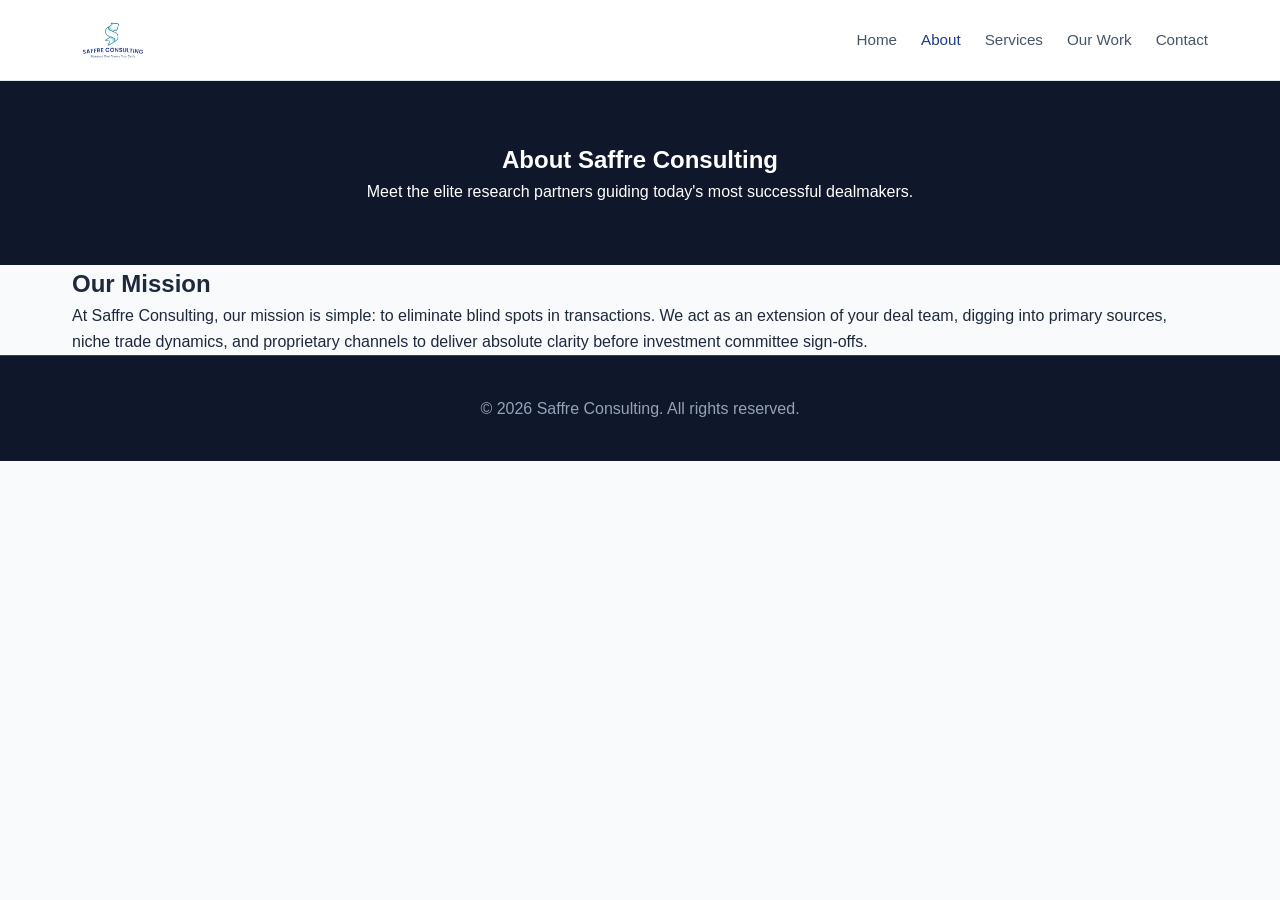
==== commit 9a2d8693: "updated logo" ====
--- a/about.html
+++ b/about.html
@@ -10,11 +10,9 @@
     <header>
         <div class="container navbar">
             <div class="logo">
-                <span class="logo-icon">S┪</span>
-                <div class="logo-text">
-                    <span class="brand">SAFFRE CONSULTING</span>
-                    <span class="tagline">Research That Powers Your Deals</span>
-                </div>
+                <a href="index.html">
+                    <img src="logo.png" alt="Saffre Consulting" class="logo-img">
+                </a>
             </div>
             <nav>
                 <a href="index.html">Home</a>
--- a/styles.css
+++ b/styles.css
@@ -35,31 +35,18 @@
 .logo {
     display: flex;
     align-items: center;
-    gap: 12px;
 }
 
-.logo-icon {
-    font-size: 2rem;
-    color: #0284c7;
-    font-weight: bold;
+.logo a {
+    display: flex;
+    align-items: center;
+    text-decoration: none;
 }
 
-.logo-text {
-    display: flex;
-    flex-direction: column;
-}
-
-.brand {
-    font-weight: 700;
-    font-size: 1.1rem;
-    letter-spacing: 0.05em;
-    color: #1e3a8a;
-}
-
-.tagline {
-    font-size: 0.75rem;
-    color: #64748b;
-    font-style: italic;
+.logo-img {
+    height: 56px;
+    width: auto;
+    display: block;
 }
 
 nav {
